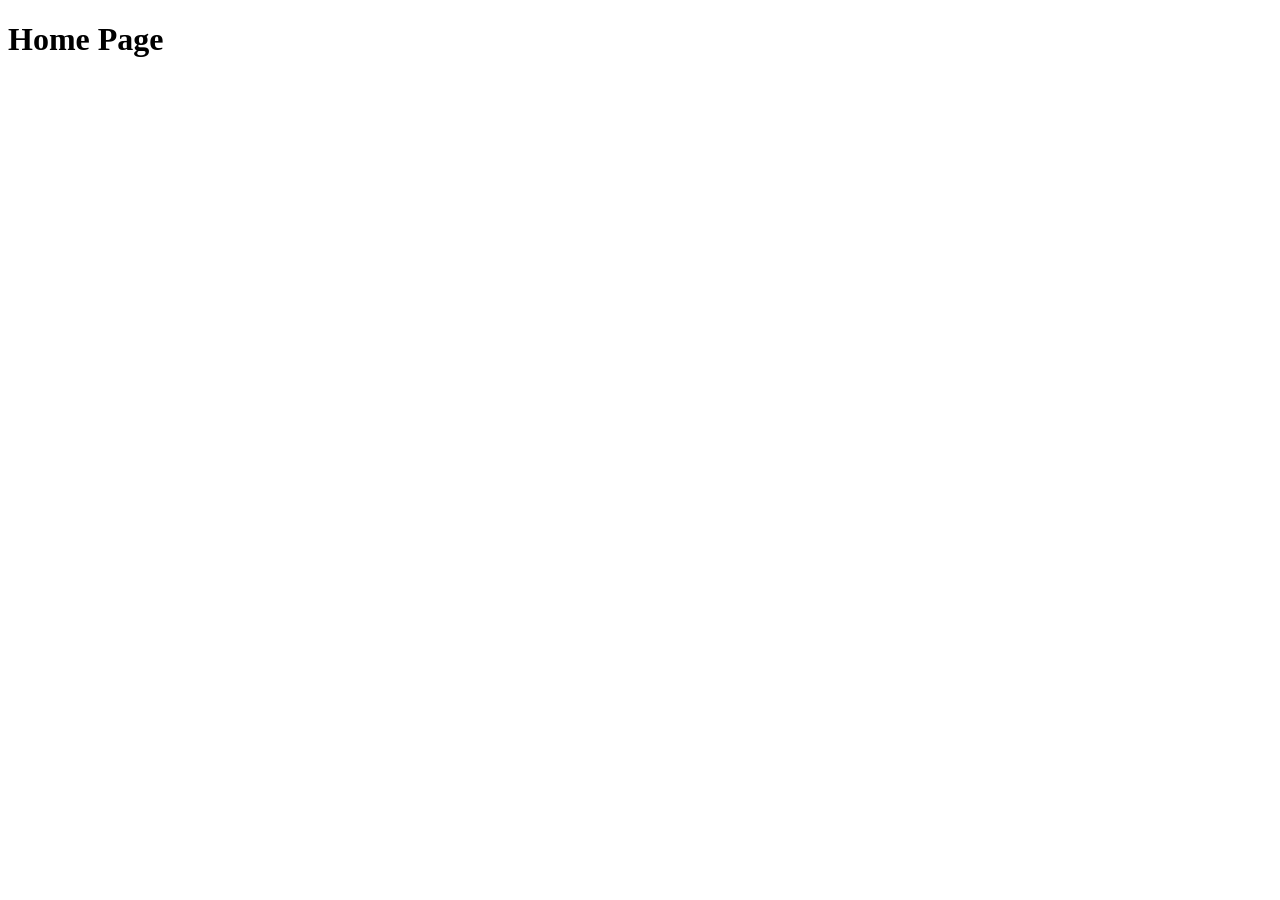
==== frontend/index.html @ a1f8bc7e "first commit" ====
<!doctype html>
<html lang="en">
  <head>
    <meta charset="UTF-8" />
    <meta name="viewport" content="width=device-width, initial-scale=1.0" />
    <title>Document</title>
  </head>
  <body>
    <h1>Home Page</h1>
  </body>
</html>
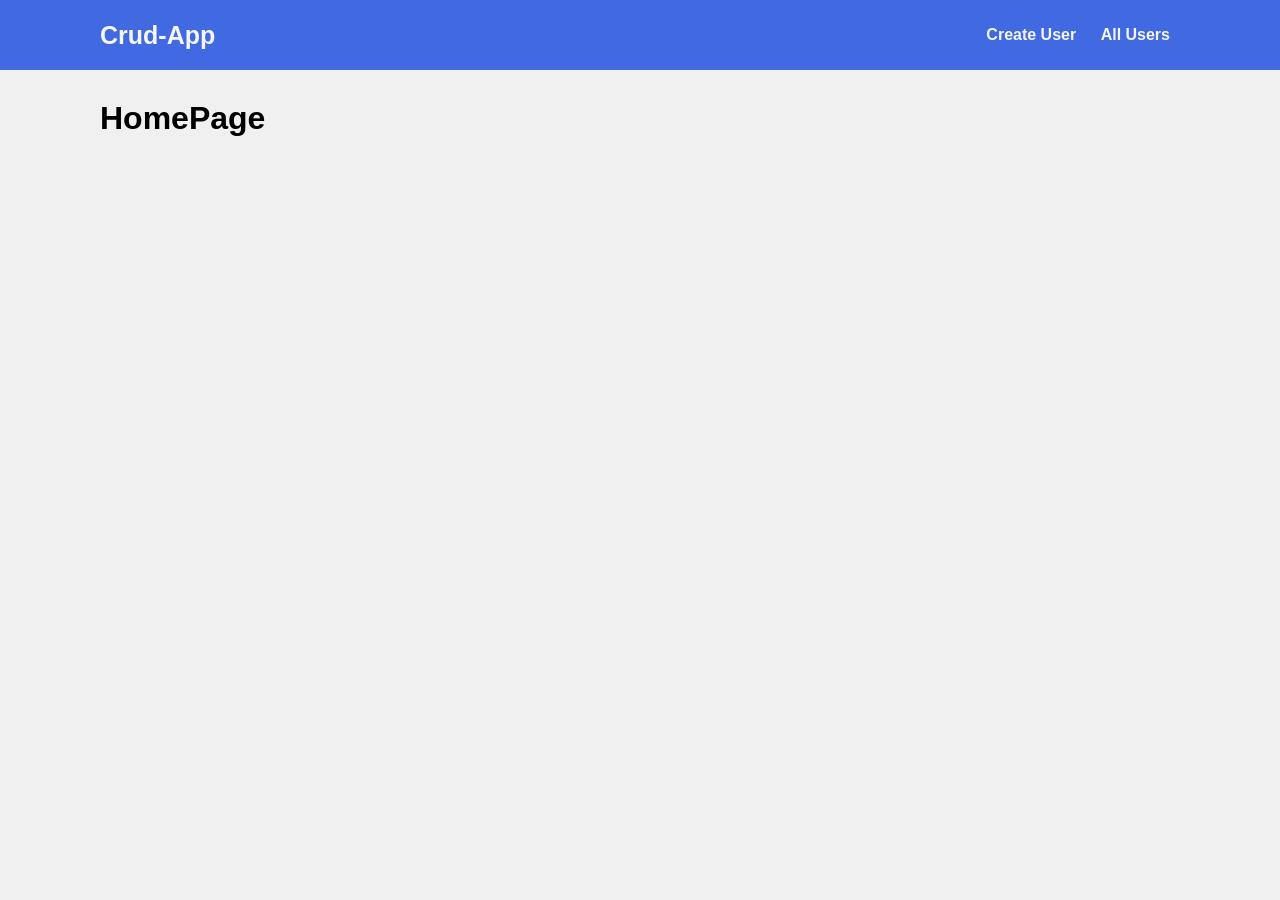
==== commit 4c68ece1: "Create USer done" ====
--- a/frontend/index.html
+++ b/frontend/index.html
@@ -4,8 +4,29 @@
     <meta charset="UTF-8" />
     <meta name="viewport" content="width=device-width, initial-scale=1.0" />
     <title>Document</title>
+    <link rel="stylesheet" href="./styles/index.css">
   </head>
   <body>
-    <h1>Home Page</h1>
+   
+    <!-- NAVBAR -->
+    <header class="navbar">
+      <figure class="logo">Crud-App</figure>
+
+      <nav class="navlinks">
+        <a href="./pages/CreateUser.html">
+          Create User
+        </a>
+        <a href="./pages/Users.html">
+          All Users
+        </a>
+      </nav>
+    </header>
+
+    <!-- MAIN-CONTAINER -->
+    <main class="main-container">
+      <h1>HomePage</h1>
+    </main>
+
+
   </body>
 </html>
--- a/frontend/styles/index.css
+++ b/frontend/styles/index.css
@@ -0,0 +1,38 @@
+* {
+  margin: 0;
+  padding: 0;
+  box-sizing: border-box;
+  font-family: sans-serif;
+}
+
+a {
+  color: inherit;
+  text-decoration: none;
+}
+
+.navbar {
+  height: 70px;
+  width: 100%;
+  background-color: royalblue;
+  color: whitesmoke;
+  display: flex;
+  align-items: center;
+  justify-content: space-between;
+  padding: 0 100px;
+  position: fixed;
+  top: 0;
+}
+.logo {
+  font-size: 25px;
+  font-weight: bolder;
+}
+.navlinks > a {
+  margin: 0 10px;
+  font-weight: 600;
+}
+
+.main-container {
+  padding: 100px;
+  background-color: #f0f0f0;
+  height: 100vh;
+}
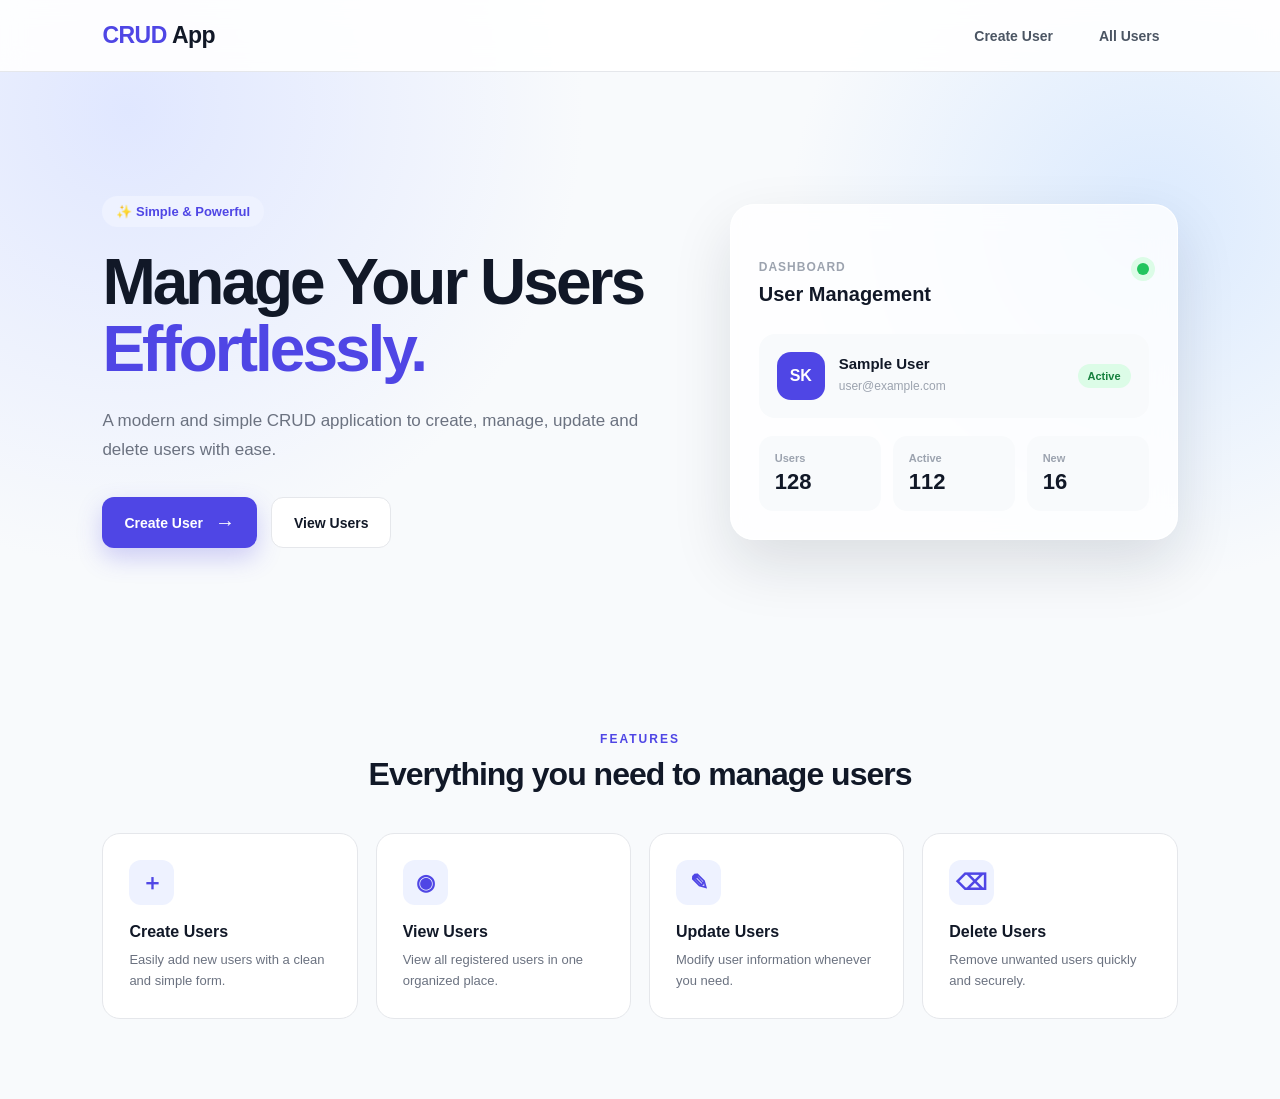
==== commit aec2c829: "Updated UI" ====
--- a/frontend/index.html
+++ b/frontend/index.html
@@ -3,30 +3,152 @@
   <head>
     <meta charset="UTF-8" />
     <meta name="viewport" content="width=device-width, initial-scale=1.0" />
-    <title>Document</title>
-    <link rel="stylesheet" href="./styles/index.css">
+
+    <title>CRUD App</title>
+
+    <link rel="stylesheet" href="./styles/index.css" />
   </head>
+
   <body>
-   
+
     <!-- NAVBAR -->
     <header class="navbar">
-      <figure class="logo">Crud-App</figure>
+      <a href="./index.html" class="logo">
+        <span>CRUD</span> App
+      </a>
 
       <nav class="navlinks">
-        <a href="./pages/CreateUser.html">
-          Create User
-        </a>
-        <a href="./pages/Users.html">
-          All Users
-        </a>
+        <a href="./pages/CreateUser.html">Create User</a>
+        <a href="./pages/Users.html">All Users</a>
       </nav>
     </header>
 
-    <!-- MAIN-CONTAINER -->
+
+    <!-- HERO SECTION -->
     <main class="main-container">
-      <h1>HomePage</h1>
+
+      <section class="hero">
+
+        <div class="hero-content">
+          <div class="badge">
+            ✨ Simple & Powerful
+          </div>
+
+          <h1>
+            Manage Your Users
+            <span>Effortlessly.</span>
+          </h1>
+
+          <p>
+            A modern and simple CRUD application to create, manage,
+            update and delete users with ease.
+          </p>
+
+          <div class="hero-buttons">
+            <a href="./pages/CreateUser.html" class="primary-btn">
+              Create User
+              <span>→</span>
+            </a>
+
+            <a href="./pages/Users.html" class="secondary-btn">
+              View Users
+            </a>
+          </div>
+        </div>
+
+
+        <!-- HERO CARD -->
+        <div class="hero-card">
+
+          <div class="card-header">
+            <div>
+              <p>Dashboard</p>
+              <h3>User Management</h3>
+            </div>
+
+            <div class="status-dot"></div>
+          </div>
+
+          <div class="user-preview">
+            <div class="avatar">SK</div>
+
+            <div class="user-info">
+              <h4>Sample User</h4>
+              <p>user@example.com</p>
+            </div>
+
+            <span class="active">Active</span>
+          </div>
+
+          <div class="stats">
+            <div class="stat">
+              <span>Users</span>
+              <strong>128</strong>
+            </div>
+
+            <div class="stat">
+              <span>Active</span>
+              <strong>112</strong>
+            </div>
+
+            <div class="stat">
+              <span>New</span>
+              <strong>16</strong>
+            </div>
+          </div>
+
+        </div>
+
+      </section>
+
+
+      <!-- FEATURES -->
+      <section class="features">
+
+        <div class="section-heading">
+          <p>FEATURES</p>
+          <h2>Everything you need to manage users</h2>
+        </div>
+
+        <div class="feature-grid">
+
+          <div class="feature-card">
+            <div class="feature-icon">＋</div>
+            <h3>Create Users</h3>
+            <p>
+              Easily add new users with a clean and simple form.
+            </p>
+          </div>
+
+          <div class="feature-card">
+            <div class="feature-icon">◉</div>
+            <h3>View Users</h3>
+            <p>
+              View all registered users in one organized place.
+            </p>
+          </div>
+
+          <div class="feature-card">
+            <div class="feature-icon">✎</div>
+            <h3>Update Users</h3>
+            <p>
+              Modify user information whenever you need.
+            </p>
+          </div>
+
+          <div class="feature-card">
+            <div class="feature-icon">⌫</div>
+            <h3>Delete Users</h3>
+            <p>
+              Remove unwanted users quickly and securely.
+            </p>
+          </div>
+
+        </div>
+
+      </section>
+
     </main>
-
 
   </body>
 </html>
--- a/frontend/styles/index.css
+++ b/frontend/styles/index.css
@@ -2,7 +2,12 @@
   margin: 0;
   padding: 0;
   box-sizing: border-box;
-  font-family: sans-serif;
+  font-family: Inter, Arial, sans-serif;
+}
+
+body {
+  background: #f7f8fc;
+  color: #111827;
 }
 
 a {
@@ -10,29 +15,941 @@
   text-decoration: none;
 }
 
+
+/* =========================
+   NAVBAR
+========================= */
+
 .navbar {
-  height: 70px;
+  height: 72px;
   width: 100%;
-  background-color: royalblue;
-  color: whitesmoke;
+  background: rgba(255, 255, 255, 0.9);
+
   display: flex;
   align-items: center;
   justify-content: space-between;
-  padding: 0 100px;
+
+  padding: 0 8%;
+
   position: fixed;
   top: 0;
-}
+  left: 0;
+  z-index: 100;
+
+  border-bottom: 1px solid #e5e7eb;
+
+  backdrop-filter: blur(12px);
+}
+
 .logo {
-  font-size: 25px;
-  font-weight: bolder;
-}
-.navlinks > a {
-  margin: 0 10px;
+  font-size: 23px;
+  font-weight: 800;
+  letter-spacing: -0.5px;
+}
+
+.logo span {
+  color: #4f46e5;
+}
+
+.navlinks {
+  display: flex;
+  align-items: center;
+  gap: 10px;
+}
+
+.navlinks a {
+  padding: 10px 18px;
+  border-radius: 10px;
+
+  font-size: 14px;
   font-weight: 600;
-}
+
+  color: #4b5563;
+
+  transition: 0.25s ease;
+}
+
+.navlinks a:hover {
+  color: #4f46e5;
+  background: #eef2ff;
+}
+
+
+/* =========================
+   MAIN
+========================= */
 
 .main-container {
-  padding: 100px;
-  background-color: #f0f0f0;
-  height: 100vh;
-}
+  min-height: 100vh;
+  padding: 72px 8% 80px;
+
+  background:
+    radial-gradient(
+      circle at 10% 10%,
+      #e0e7ff 0,
+      transparent 30%
+    ),
+    radial-gradient(
+      circle at 90% 20%,
+      #dbeafe 0,
+      transparent 25%
+    ),
+    #f8fafc;
+}
+
+
+/* =========================
+   HERO
+========================= */
+
+.hero {
+  max-width: 1200px;
+  min-height: 600px;
+
+  margin: auto;
+
+  display: grid;
+  grid-template-columns: 1.1fr 0.9fr;
+
+  align-items: center;
+  gap: 80px;
+}
+
+.hero-content {
+  animation: fadeUp 0.7s ease;
+}
+
+.badge {
+  display: inline-block;
+
+  padding: 8px 14px;
+
+  margin-bottom: 22px;
+
+  border-radius: 50px;
+
+  background: #eef2ff;
+  color: #4f46e5;
+
+  font-size: 13px;
+  font-weight: 700;
+}
+
+.hero h1 {
+  max-width: 650px;
+
+  font-size: clamp(42px, 5vw, 68px);
+
+  line-height: 1.05;
+  letter-spacing: -3px;
+
+  color: #111827;
+}
+
+.hero h1 span {
+  display: block;
+  color: #4f46e5;
+}
+
+.hero p {
+  max-width: 560px;
+
+  margin-top: 24px;
+
+  color: #6b7280;
+
+  font-size: 17px;
+  line-height: 1.7;
+}
+
+
+/* =========================
+   BUTTONS
+========================= */
+
+.hero-buttons {
+  display: flex;
+  gap: 14px;
+
+  margin-top: 32px;
+}
+
+.primary-btn,
+.secondary-btn {
+  display: flex;
+  align-items: center;
+  gap: 12px;
+
+  padding: 14px 22px;
+
+  border-radius: 12px;
+
+  font-size: 14px;
+  font-weight: 700;
+
+  transition: 0.25s ease;
+}
+
+.primary-btn {
+  color: white;
+  background: #4f46e5;
+
+  box-shadow: 0 10px 25px rgba(79, 70, 229, 0.25);
+}
+
+.primary-btn:hover {
+  transform: translateY(-3px);
+  background: #4338ca;
+  box-shadow: 0 14px 30px rgba(79, 70, 229, 0.35);
+}
+
+.primary-btn span {
+  font-size: 20px;
+}
+
+.secondary-btn {
+  background: white;
+  border: 1px solid #e5e7eb;
+}
+
+.secondary-btn:hover {
+  transform: translateY(-3px);
+  border-color: #c7d2fe;
+  color: #4f46e5;
+}
+
+
+/* =========================
+   HERO DASHBOARD CARD
+========================= */
+
+.hero-card {
+  padding: 28px;
+
+  background: rgba(255, 255, 255, 0.8);
+
+  border: 1px solid rgba(255, 255, 255, 0.9);
+
+  border-radius: 24px;
+
+  box-shadow:
+    0 25px 60px rgba(15, 23, 42, 0.12);
+
+  backdrop-filter: blur(15px);
+
+  animation: float 4s ease-in-out infinite;
+}
+
+.card-header {
+  display: flex;
+  align-items: center;
+  justify-content: space-between;
+
+  margin-bottom: 28px;
+}
+
+.card-header p {
+  color: #9ca3af;
+  font-size: 12px;
+  font-weight: 600;
+  text-transform: uppercase;
+  letter-spacing: 1px;
+}
+
+.card-header h3 {
+  margin-top: 5px;
+  font-size: 20px;
+}
+
+.status-dot {
+  width: 12px;
+  height: 12px;
+
+  border-radius: 50%;
+
+  background: #22c55e;
+
+  box-shadow: 0 0 0 6px #dcfce7;
+}
+
+
+/* USER */
+
+.user-preview {
+  display: flex;
+  align-items: center;
+
+  padding: 18px;
+
+  border-radius: 16px;
+
+  background: #f8fafc;
+}
+
+.avatar {
+  width: 48px;
+  height: 48px;
+
+  display: flex;
+  align-items: center;
+  justify-content: center;
+
+  border-radius: 14px;
+
+  background: #4f46e5;
+  color: white;
+
+  font-weight: 800;
+}
+
+.user-info {
+  flex: 1;
+  margin-left: 14px;
+}
+
+.user-info h4 {
+  font-size: 15px;
+}
+
+.user-info p {
+  margin-top: 4px;
+  color: #9ca3af;
+  font-size: 12px;
+}
+
+.active {
+  padding: 6px 10px;
+
+  border-radius: 20px;
+
+  background: #dcfce7;
+  color: #15803d;
+
+  font-size: 11px;
+  font-weight: 700;
+}
+
+
+/* STATS */
+
+.stats {
+  display: grid;
+  grid-template-columns: repeat(3, 1fr);
+
+  gap: 12px;
+
+  margin-top: 18px;
+}
+
+.stat {
+  padding: 16px;
+
+  background: #f8fafc;
+
+  border-radius: 14px;
+}
+
+.stat span {
+  display: block;
+
+  color: #9ca3af;
+
+  font-size: 11px;
+  font-weight: 600;
+}
+
+.stat strong {
+  display: block;
+
+  margin-top: 5px;
+
+  font-size: 22px;
+}
+
+
+/* =========================
+   FEATURES
+========================= */
+
+.features {
+  max-width: 1200px;
+  margin: 60px auto 0;
+}
+
+.section-heading {
+  text-align: center;
+  margin-bottom: 40px;
+}
+
+.section-heading p {
+  color: #4f46e5;
+
+  font-size: 12px;
+  font-weight: 800;
+
+  letter-spacing: 2px;
+}
+
+.section-heading h2 {
+  max-width: 600px;
+
+  margin: 10px auto 0;
+
+  font-size: 32px;
+
+  letter-spacing: -1px;
+}
+
+
+/* FEATURE GRID */
+
+.feature-grid {
+  display: grid;
+
+  grid-template-columns: repeat(4, 1fr);
+
+  gap: 18px;
+}
+
+.feature-card {
+  padding: 26px;
+
+  background: white;
+
+  border: 1px solid #e5e7eb;
+
+  border-radius: 18px;
+
+  transition: 0.3s ease;
+}
+
+.feature-card:hover {
+  transform: translateY(-7px);
+
+  border-color: #c7d2fe;
+
+  box-shadow:
+    0 15px 35px rgba(15, 23, 42, 0.08);
+}
+
+.feature-icon {
+  width: 45px;
+  height: 45px;
+
+  display: flex;
+  align-items: center;
+  justify-content: center;
+
+  margin-bottom: 18px;
+
+  border-radius: 12px;
+
+  background: #eef2ff;
+  color: #4f46e5;
+
+  font-size: 22px;
+  font-weight: 700;
+}
+
+.feature-card h3 {
+  font-size: 16px;
+}
+
+.feature-card p {
+  margin-top: 9px;
+
+  color: #6b7280;
+
+  font-size: 13px;
+  line-height: 1.6;
+}
+
+
+/* =========================
+   ANIMATIONS
+========================= */
+
+@keyframes fadeUp {
+  from {
+    opacity: 0;
+    transform: translateY(25px);
+  }
+
+  to {
+    opacity: 1;
+    transform: translateY(0);
+  }
+}
+
+@keyframes float {
+  0%,
+  100% {
+    transform: translateY(0);
+  }
+
+  50% {
+    transform: translateY(-10px);
+  }
+}
+
+
+/* =========================
+   RESPONSIVE
+========================= */
+
+@media (max-width: 900px) {
+
+  .navbar {
+    padding: 0 5%;
+  }
+
+  .main-container {
+    padding-left: 5%;
+    padding-right: 5%;
+  }
+
+  .hero {
+    grid-template-columns: 1fr;
+
+    gap: 50px;
+
+    padding-top: 60px;
+  }
+
+  .hero-content {
+    text-align: center;
+  }
+
+  .hero h1,
+  .hero p {
+    margin-left: auto;
+    margin-right: auto;
+  }
+
+  .hero-buttons {
+    justify-content: center;
+  }
+
+  .feature-grid {
+    grid-template-columns: repeat(2, 1fr);
+  }
+}
+
+
+@media (max-width: 600px) {
+
+  .navbar {
+    height: 64px;
+  }
+
+  .logo {
+    font-size: 19px;
+  }
+
+  .navlinks {
+    gap: 0;
+  }
+
+  .navlinks a {
+    padding: 8px;
+    font-size: 12px;
+  }
+
+  .main-container {
+    padding-top: 64px;
+  }
+
+  .hero {
+    min-height: auto;
+    padding: 70px 0 30px;
+  }
+
+  .hero h1 {
+    font-size: 42px;
+    letter-spacing: -2px;
+  }
+
+  .hero p {
+    font-size: 15px;
+  }
+
+  .hero-buttons {
+    flex-direction: column;
+  }
+
+  .primary-btn,
+  .secondary-btn {
+    justify-content: center;
+  }
+
+  .hero-card {
+    padding: 20px;
+  }
+
+  .feature-grid {
+    grid-template-columns: 1fr;
+  }
+
+  .section-heading h2 {
+    font-size: 26px;
+  }
+}
+
+
+/* =================================
+   CREATE USER PAGE
+================================= */
+
+.form-page {
+  max-width: 1100px;
+  min-height: calc(100vh - 72px);
+
+  margin: auto;
+
+  display: grid;
+  grid-template-columns: 1fr 1fr;
+
+  align-items: center;
+
+  gap: 80px;
+
+  padding: 70px 0;
+}
+
+
+/* =================================
+   FORM INTRO
+================================= */
+
+.form-intro {
+  animation: fadeUp 0.7s ease;
+}
+
+.form-intro .badge {
+  margin-bottom: 20px;
+}
+
+.form-intro h1 {
+  font-size: clamp(40px, 5vw, 60px);
+
+  line-height: 1.05;
+
+  letter-spacing: -2.5px;
+
+  color: #111827;
+}
+
+.form-intro h1 span {
+  display: block;
+
+  color: #4f46e5;
+}
+
+.form-intro > p {
+  max-width: 480px;
+
+  margin-top: 22px;
+
+  color: #6b7280;
+
+  font-size: 16px;
+
+  line-height: 1.7;
+}
+
+
+/* =================================
+   INTRO POINTS
+================================= */
+
+.intro-points {
+  display: flex;
+
+  flex-direction: column;
+
+  gap: 15px;
+
+  margin-top: 30px;
+}
+
+.intro-points div {
+  display: flex;
+
+  align-items: center;
+
+  gap: 12px;
+
+  color: #4b5563;
+
+  font-size: 14px;
+
+  font-weight: 600;
+}
+
+.intro-points span {
+  width: 25px;
+  height: 25px;
+
+  display: flex;
+
+  align-items: center;
+  justify-content: center;
+
+  border-radius: 50%;
+
+  background: #dcfce7;
+
+  color: #16a34a;
+
+  font-size: 13px;
+
+  font-weight: bold;
+}
+
+
+/* =================================
+   FORM CARD
+================================= */
+
+.form-card {
+  padding: 34px;
+
+  background: rgba(255, 255, 255, 0.9);
+
+  border: 1px solid #e5e7eb;
+
+  border-radius: 24px;
+
+  box-shadow:
+    0 25px 60px rgba(15, 23, 42, 0.10);
+
+  backdrop-filter: blur(12px);
+
+  animation: fadeUp 0.7s ease 0.15s both;
+}
+
+
+/* =================================
+   FORM HEADER
+================================= */
+
+.form-header {
+  display: flex;
+
+  align-items: center;
+
+  gap: 15px;
+
+  margin-bottom: 30px;
+}
+
+.form-icon {
+  width: 48px;
+  height: 48px;
+
+  display: flex;
+
+  align-items: center;
+  justify-content: center;
+
+  border-radius: 14px;
+
+  background: #eef2ff;
+
+  color: #4f46e5;
+
+  font-size: 27px;
+
+  font-weight: 500;
+}
+
+.form-header h2 {
+  font-size: 22px;
+
+  color: #111827;
+}
+
+.form-header p {
+  margin-top: 4px;
+
+  color: #9ca3af;
+
+  font-size: 13px;
+}
+
+
+/* =================================
+   INPUT GROUP
+================================= */
+
+.input-group {
+  display: flex;
+
+  flex-direction: column;
+
+  gap: 8px;
+
+  margin-bottom: 20px;
+}
+
+.input-group label {
+  color: #374151;
+
+  font-size: 13px;
+
+  font-weight: 700;
+}
+
+.input-group input {
+  width: 100%;
+
+  height: 50px;
+
+  padding: 0 15px;
+
+  border: 1px solid #e5e7eb;
+
+  border-radius: 11px;
+
+  outline: none;
+
+  background: #f9fafb;
+
+  color: #111827;
+
+  font-size: 14px;
+
+  transition: 0.25s ease;
+}
+
+.input-group input::placeholder {
+  color: #9ca3af;
+}
+
+.input-group input:hover {
+  border-color: #c7d2fe;
+}
+
+.input-group input:focus {
+  background: white;
+
+  border-color: #6366f1;
+
+  box-shadow:
+    0 0 0 4px rgba(99, 102, 241, 0.1);
+}
+
+
+/* =================================
+   CREATE BUTTON
+================================= */
+
+.create-btn {
+  width: 100%;
+
+  height: 52px;
+
+  margin-top: 8px;
+
+  border: none;
+
+  border-radius: 11px;
+
+  background: #4f46e5;
+
+  color: white;
+
+  display: flex;
+
+  align-items: center;
+  justify-content: center;
+
+  gap: 12px;
+
+  cursor: pointer;
+
+  font-size: 14px;
+
+  font-weight: 700;
+
+  box-shadow:
+    0 10px 25px rgba(79, 70, 229, 0.25);
+
+  transition: 0.25s ease;
+}
+
+.create-btn span {
+  font-size: 20px;
+}
+
+.create-btn:hover {
+  background: #4338ca;
+
+  transform: translateY(-2px);
+
+  box-shadow:
+    0 14px 30px rgba(79, 70, 229, 0.3);
+}
+
+.create-btn:active {
+  transform: translateY(0);
+}
+
+
+/* =================================
+   RESPONSIVE
+================================= */
+
+@media (max-width: 900px) {
+
+  .form-page {
+    grid-template-columns: 1fr;
+
+    gap: 40px;
+
+    max-width: 650px;
+  }
+
+  .form-intro {
+    text-align: center;
+  }
+
+  .form-intro > p {
+    margin-left: auto;
+    margin-right: auto;
+  }
+
+  .intro-points {
+    align-items: center;
+  }
+}
+
+
+@media (max-width: 600px) {
+
+  .form-page {
+    padding: 45px 0;
+
+    min-height: auto;
+  }
+
+  .form-intro h1 {
+    font-size: 40px;
+
+    letter-spacing: -2px;
+  }
+
+  .form-intro > p {
+    font-size: 14px;
+  }
+
+  .form-card {
+    padding: 24px;
+
+    border-radius: 18px;
+  }
+
+  .form-header {
+    margin-bottom: 25px;
+  }
+}
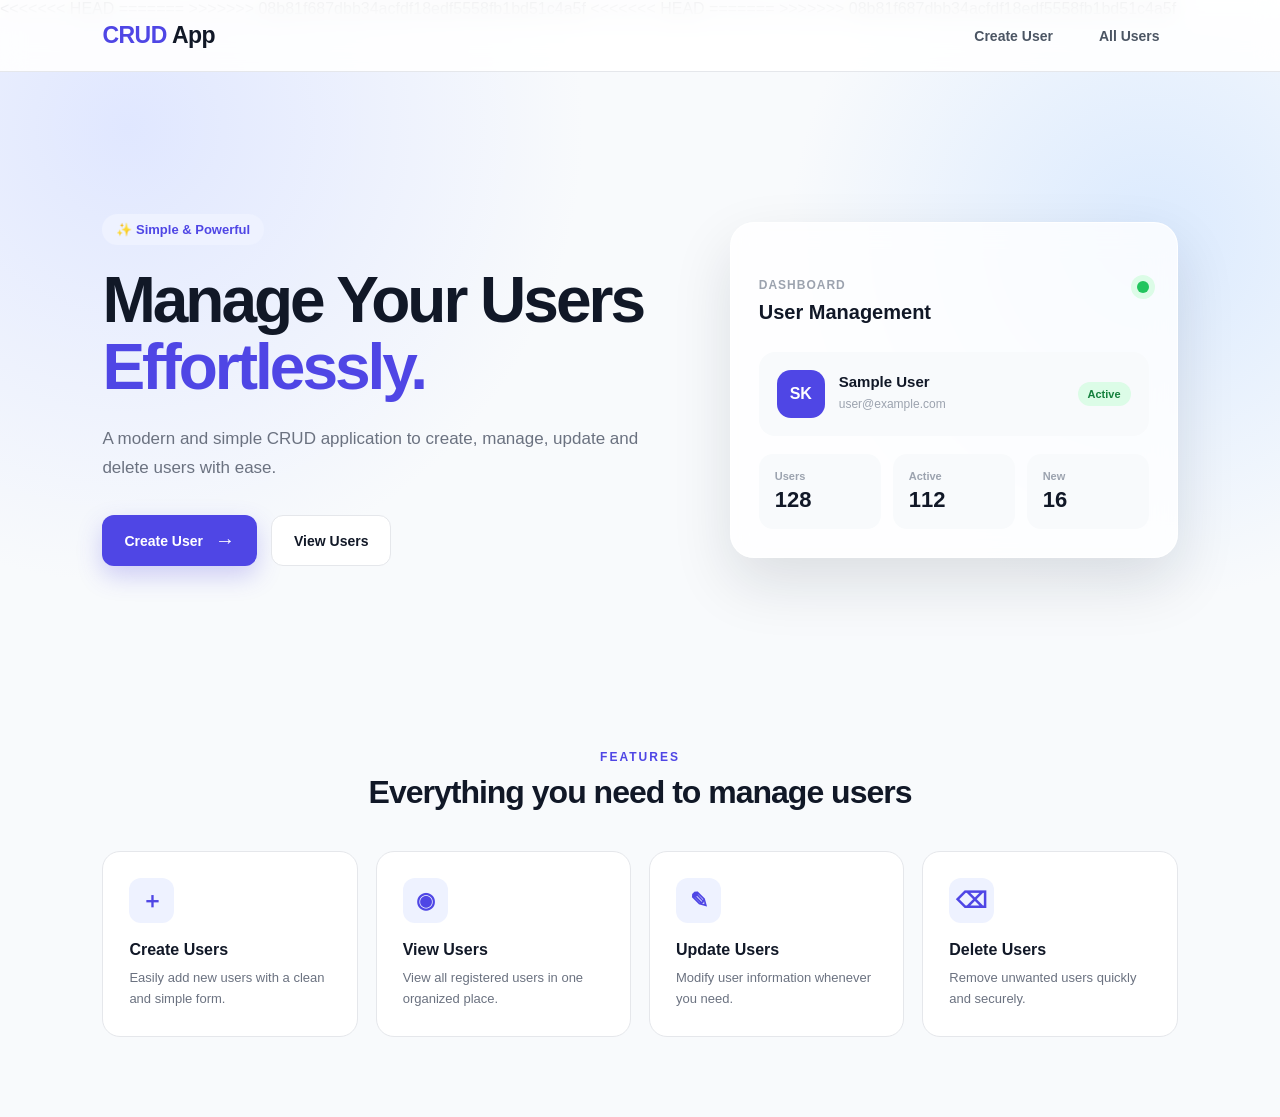
==== commit 1123d666: "all done1" ====
--- a/frontend/index.html
+++ b/frontend/index.html
@@ -3,14 +3,23 @@
   <head>
     <meta charset="UTF-8" />
     <meta name="viewport" content="width=device-width, initial-scale=1.0" />
+<<<<<<< HEAD
+    <title>Document</title>
+    <link rel="stylesheet" href="./styles/index.css">
+=======
 
     <title>CRUD App</title>
 
     <link rel="stylesheet" href="./styles/index.css" />
+>>>>>>> 08b81f687dbb34acfdf18edf5558fb1bd51c4a5f
   </head>
 
   <body>
+<<<<<<< HEAD
+    
+=======
 
+>>>>>>> 08b81f687dbb34acfdf18edf5558fb1bd51c4a5f
     <!-- NAVBAR -->
     <header class="navbar">
       <a href="./index.html" class="logo">
--- a/frontend/styles/index.css
+++ b/frontend/styles/index.css
@@ -15,7 +15,6 @@
   text-decoration: none;
 }
 
-
 /* =========================
    NAVBAR
 ========================= */
@@ -74,7 +73,6 @@
   background: #eef2ff;
 }
 
-
 /* =========================
    MAIN
 ========================= */
@@ -84,19 +82,9 @@
   padding: 72px 8% 80px;
 
   background:
-    radial-gradient(
-      circle at 10% 10%,
-      #e0e7ff 0,
-      transparent 30%
-    ),
-    radial-gradient(
-      circle at 90% 20%,
-      #dbeafe 0,
-      transparent 25%
-    ),
-    #f8fafc;
-}
-
+    radial-gradient(circle at 10% 10%, #e0e7ff 0, transparent 30%),
+    radial-gradient(circle at 90% 20%, #dbeafe 0, transparent 25%), #f8fafc;
+}
 
 /* =========================
    HERO
@@ -161,7 +149,6 @@
   font-size: 17px;
   line-height: 1.7;
 }
-
 
 /* =========================
    BUTTONS
@@ -218,7 +205,6 @@
   color: #4f46e5;
 }
 
-
 /* =========================
    HERO DASHBOARD CARD
 ========================= */
@@ -232,8 +218,7 @@
 
   border-radius: 24px;
 
-  box-shadow:
-    0 25px 60px rgba(15, 23, 42, 0.12);
+  box-shadow: 0 25px 60px rgba(15, 23, 42, 0.12);
 
   backdrop-filter: blur(15px);
 
@@ -272,7 +257,6 @@
   box-shadow: 0 0 0 6px #dcfce7;
 }
 
-
 /* USER */
 
 .user-preview {
@@ -329,7 +313,6 @@
   font-weight: 700;
 }
 
-
 /* STATS */
 
 .stats {
@@ -366,7 +349,6 @@
   font-size: 22px;
 }
 
-
 /* =========================
    FEATURES
 ========================= */
@@ -400,7 +382,6 @@
   letter-spacing: -1px;
 }
 
-
 /* FEATURE GRID */
 
 .feature-grid {
@@ -428,8 +409,7 @@
 
   border-color: #c7d2fe;
 
-  box-shadow:
-    0 15px 35px rgba(15, 23, 42, 0.08);
+  box-shadow: 0 15px 35px rgba(15, 23, 42, 0.08);
 }
 
 .feature-icon {
@@ -463,7 +443,6 @@
   font-size: 13px;
   line-height: 1.6;
 }
-
 
 /* =========================
    ANIMATIONS
@@ -492,13 +471,11 @@
   }
 }
 
-
 /* =========================
    RESPONSIVE
 ========================= */
 
 @media (max-width: 900px) {
-
   .navbar {
     padding: 0 5%;
   }
@@ -535,9 +512,7 @@
   }
 }
 
-
 @media (max-width: 600px) {
-
   .navbar {
     height: 64px;
   }
@@ -595,7 +570,6 @@
   }
 }
 
-
 /* =================================
    CREATE USER PAGE
 ================================= */
@@ -616,7 +590,6 @@
   padding: 70px 0;
 }
 
-
 /* =================================
    FORM INTRO
 ================================= */
@@ -657,7 +630,6 @@
   line-height: 1.7;
 }
 
-
 /* =================================
    INTRO POINTS
 ================================= */
@@ -706,7 +678,6 @@
   font-weight: bold;
 }
 
-
 /* =================================
    FORM CARD
 ================================= */
@@ -720,14 +691,12 @@
 
   border-radius: 24px;
 
-  box-shadow:
-    0 25px 60px rgba(15, 23, 42, 0.10);
+  box-shadow: 0 25px 60px rgba(15, 23, 42, 0.1);
 
   backdrop-filter: blur(12px);
 
   animation: fadeUp 0.7s ease 0.15s both;
 }
-
 
 /* =================================
    FORM HEADER
@@ -777,7 +746,6 @@
   font-size: 13px;
 }
 
-
 /* =================================
    INPUT GROUP
 ================================= */
@@ -835,10 +803,8 @@
 
   border-color: #6366f1;
 
-  box-shadow:
-    0 0 0 4px rgba(99, 102, 241, 0.1);
-}
-
+  box-shadow: 0 0 0 4px rgba(99, 102, 241, 0.1);
+}
 
 /* =================================
    CREATE BUTTON
@@ -872,8 +838,7 @@
 
   font-weight: 700;
 
-  box-shadow:
-    0 10px 25px rgba(79, 70, 229, 0.25);
+  box-shadow: 0 10px 25px rgba(79, 70, 229, 0.25);
 
   transition: 0.25s ease;
 }
@@ -887,21 +852,18 @@
 
   transform: translateY(-2px);
 
-  box-shadow:
-    0 14px 30px rgba(79, 70, 229, 0.3);
+  box-shadow: 0 14px 30px rgba(79, 70, 229, 0.3);
 }
 
 .create-btn:active {
   transform: translateY(0);
 }
-
 
 /* =================================
    RESPONSIVE
 ================================= */
 
 @media (max-width: 900px) {
-
   .form-page {
     grid-template-columns: 1fr;
 
@@ -924,9 +886,7 @@
   }
 }
 
-
 @media (max-width: 600px) {
-
   .form-page {
     padding: 45px 0;
 
@@ -952,4 +912,379 @@
   .form-header {
     margin-bottom: 25px;
   }
+}
+
+
+/* =========================================
+   USERS PAGE
+========================================= */
+
+.users-page {
+  min-height: 100vh;
+  padding-top: 130px;
+}
+
+
+/* =========================================
+   USERS HEADER
+========================================= */
+
+.users-header {
+  max-width: 1200px;
+
+  margin: 0 auto 40px;
+
+  display: flex;
+
+  align-items: flex-end;
+  justify-content: space-between;
+
+  gap: 30px;
+}
+
+.users-header h1 {
+  margin-top: 15px;
+
+  font-size: clamp(40px, 5vw, 58px);
+
+  line-height: 1;
+
+  letter-spacing: -2.5px;
+
+  color: #111827;
+}
+
+.users-header h1 span {
+  color: #4f46e5;
+}
+
+.users-header p {
+  margin-top: 15px;
+
+  color: #6b7280;
+
+  font-size: 15px;
+}
+
+
+/* =========================================
+   ADD USER BUTTON
+========================================= */
+
+.add-user-btn {
+  display: flex;
+
+  align-items: center;
+
+  gap: 9px;
+
+  padding: 13px 19px;
+
+  border-radius: 11px;
+
+  background: #4f46e5;
+
+  color: white;
+
+  font-size: 14px;
+
+  font-weight: 700;
+
+  white-space: nowrap;
+
+  box-shadow:
+    0 10px 25px rgba(79, 70, 229, 0.22);
+
+  transition: 0.25s ease;
+}
+
+.add-user-btn span {
+  font-size: 20px;
+
+  line-height: 1;
+}
+
+.add-user-btn:hover {
+  background: #4338ca;
+
+  transform: translateY(-2px);
+
+  box-shadow:
+    0 14px 30px rgba(79, 70, 229, 0.3);
+}
+
+
+/* =========================================
+   USERS CONTAINER
+========================================= */
+
+.users-container {
+  max-width: 1200px;
+
+  margin: auto;
+
+  display: grid;
+
+  grid-template-columns:
+    repeat(3, minmax(0, 1fr));
+
+  gap: 20px;
+}
+
+
+/* =========================================
+   USER CARD
+========================================= */
+
+.users-container .card {
+  position: relative;
+
+  padding: 25px;
+
+  background: rgba(255, 255, 255, 0.9);
+
+  border: 1px solid #e5e7eb;
+
+  border-radius: 18px;
+
+  box-shadow:
+    0 8px 30px rgba(15, 23, 42, 0.05);
+
+  overflow: hidden;
+
+  transition: 0.3s ease;
+
+  animation: fadeUp 0.5s ease both;
+}
+
+
+/* TOP ACCENT */
+
+.users-container .card::before {
+  content: "";
+
+  position: absolute;
+
+  top: 0;
+  left: 0;
+
+  width: 100%;
+  height: 4px;
+
+  background: #4f46e5;
+}
+
+
+/* HOVER */
+
+.users-container .card:hover {
+  transform: translateY(-6px);
+
+  border-color: #c7d2fe;
+
+  box-shadow:
+    0 18px 40px rgba(15, 23, 42, 0.09);
+}
+
+
+/* =========================================
+   USER AVATAR
+========================================= */
+
+.users-container .card::after {
+  content: "👤";
+
+  position: absolute;
+
+  top: 23px;
+  right: 23px;
+
+  width: 42px;
+  height: 42px;
+
+  display: flex;
+
+  align-items: center;
+  justify-content: center;
+
+  border-radius: 12px;
+
+  background: #eef2ff;
+
+  font-size: 18px;
+}
+
+
+/* =========================================
+   USER DETAILS
+========================================= */
+
+.users-container .card h3 {
+  max-width: 70%;
+
+  margin-bottom: 16px;
+
+  color: #111827;
+
+  font-size: 19px;
+
+  font-weight: 750;
+}
+
+.users-container .card p {
+  margin-bottom: 8px;
+
+  color: #6b7280;
+
+  font-size: 13px;
+
+  line-height: 1.5;
+
+  word-break: break-word;
+}
+
+
+/* PASSWORD */
+
+.users-container .card p:nth-of-type(2) {
+  padding: 8px 10px;
+
+  width: fit-content;
+
+  max-width: 100%;
+
+  border-radius: 7px;
+
+  background: #f3f4f6;
+
+  color: #9ca3af;
+
+  font-family: monospace;
+
+  letter-spacing: 2px;
+}
+
+
+/* =========================================
+   BUTTONS
+========================================= */
+
+.users-container .card button {
+  margin-top: 18px;
+
+  padding: 9px 15px;
+
+  border-radius: 9px;
+
+  border: none;
+
+  cursor: pointer;
+
+  font-size: 12px;
+
+  font-weight: 700;
+
+  transition: 0.2s ease;
+}
+
+
+/* EDIT */
+
+.users-container .card button:first-of-type {
+  background: #eef2ff;
+
+  color: #4f46e5;
+
+  margin-right: 7px;
+}
+
+.users-container .card button:first-of-type:hover {
+  background: #e0e7ff;
+
+  transform: translateY(-1px);
+}
+
+
+/* DELETE */
+
+.users-container .card button:last-of-type {
+  background: #fef2f2;
+
+  color: #dc2626;
+}
+
+.users-container .card button:last-of-type:hover {
+  background: #fee2e2;
+
+  transform: translateY(-1px);
+}
+
+
+/* =========================================
+   EMPTY STATE
+========================================= */
+
+.users-container:empty::before {
+  content: "No users found";
+
+  grid-column: 1 / -1;
+
+  padding: 80px 20px;
+
+  text-align: center;
+
+  background: white;
+
+  border: 1px dashed #d1d5db;
+
+  border-radius: 18px;
+
+  color: #9ca3af;
+
+  font-size: 15px;
+}
+
+
+/* =========================================
+   RESPONSIVE
+========================================= */
+
+@media (max-width: 950px) {
+
+  .users-container {
+    grid-template-columns:
+      repeat(2, minmax(0, 1fr));
+  }
+}
+
+
+@media (max-width: 650px) {
+
+  .users-page {
+    padding-top: 105px;
+  }
+
+  .users-header {
+    align-items: flex-start;
+
+    flex-direction: column;
+  }
+
+  .users-header h1 {
+    font-size: 42px;
+  }
+
+  .add-user-btn {
+    width: 100%;
+
+    justify-content: center;
+  }
+
+  .users-container {
+    grid-template-columns: 1fr;
+  }
+
+  .users-container .card {
+    padding: 22px;
+  }
 }
--- a/frontend/styles/index.css
+++ b/frontend/styles/index.css
@@ -15,7 +15,6 @@
   text-decoration: none;
 }
 
-
 /* =========================
    NAVBAR
 ========================= */
@@ -74,7 +73,6 @@
   background: #eef2ff;
 }
 
-
 /* =========================
    MAIN
 ========================= */
@@ -84,19 +82,9 @@
   padding: 72px 8% 80px;
 
   background:
-    radial-gradient(
-      circle at 10% 10%,
-      #e0e7ff 0,
-      transparent 30%
-    ),
-    radial-gradient(
-      circle at 90% 20%,
-      #dbeafe 0,
-      transparent 25%
-    ),
-    #f8fafc;
-}
-
+    radial-gradient(circle at 10% 10%, #e0e7ff 0, transparent 30%),
+    radial-gradient(circle at 90% 20%, #dbeafe 0, transparent 25%), #f8fafc;
+}
 
 /* =========================
    HERO
@@ -161,7 +149,6 @@
   font-size: 17px;
   line-height: 1.7;
 }
-
 
 /* =========================
    BUTTONS
@@ -218,7 +205,6 @@
   color: #4f46e5;
 }
 
-
 /* =========================
    HERO DASHBOARD CARD
 ========================= */
@@ -232,8 +218,7 @@
 
   border-radius: 24px;
 
-  box-shadow:
-    0 25px 60px rgba(15, 23, 42, 0.12);
+  box-shadow: 0 25px 60px rgba(15, 23, 42, 0.12);
 
   backdrop-filter: blur(15px);
 
@@ -272,7 +257,6 @@
   box-shadow: 0 0 0 6px #dcfce7;
 }
 
-
 /* USER */
 
 .user-preview {
@@ -329,7 +313,6 @@
   font-weight: 700;
 }
 
-
 /* STATS */
 
 .stats {
@@ -366,7 +349,6 @@
   font-size: 22px;
 }
 
-
 /* =========================
    FEATURES
 ========================= */
@@ -400,7 +382,6 @@
   letter-spacing: -1px;
 }
 
-
 /* FEATURE GRID */
 
 .feature-grid {
@@ -428,8 +409,7 @@
 
   border-color: #c7d2fe;
 
-  box-shadow:
-    0 15px 35px rgba(15, 23, 42, 0.08);
+  box-shadow: 0 15px 35px rgba(15, 23, 42, 0.08);
 }
 
 .feature-icon {
@@ -463,7 +443,6 @@
   font-size: 13px;
   line-height: 1.6;
 }
-
 
 /* =========================
    ANIMATIONS
@@ -492,13 +471,11 @@
   }
 }
 
-
 /* =========================
    RESPONSIVE
 ========================= */
 
 @media (max-width: 900px) {
-
   .navbar {
     padding: 0 5%;
   }
@@ -535,9 +512,7 @@
   }
 }
 
-
 @media (max-width: 600px) {
-
   .navbar {
     height: 64px;
   }
@@ -595,7 +570,6 @@
   }
 }
 
-
 /* =================================
    CREATE USER PAGE
 ================================= */
@@ -616,7 +590,6 @@
   padding: 70px 0;
 }
 
-
 /* =================================
    FORM INTRO
 ================================= */
@@ -657,7 +630,6 @@
   line-height: 1.7;
 }
 
-
 /* =================================
    INTRO POINTS
 ================================= */
@@ -706,7 +678,6 @@
   font-weight: bold;
 }
 
-
 /* =================================
    FORM CARD
 ================================= */
@@ -720,14 +691,12 @@
 
   border-radius: 24px;
 
-  box-shadow:
-    0 25px 60px rgba(15, 23, 42, 0.10);
+  box-shadow: 0 25px 60px rgba(15, 23, 42, 0.1);
 
   backdrop-filter: blur(12px);
 
   animation: fadeUp 0.7s ease 0.15s both;
 }
-
 
 /* =================================
    FORM HEADER
@@ -777,7 +746,6 @@
   font-size: 13px;
 }
 
-
 /* =================================
    INPUT GROUP
 ================================= */
@@ -835,10 +803,8 @@
 
   border-color: #6366f1;
 
-  box-shadow:
-    0 0 0 4px rgba(99, 102, 241, 0.1);
-}
-
+  box-shadow: 0 0 0 4px rgba(99, 102, 241, 0.1);
+}
 
 /* =================================
    CREATE BUTTON
@@ -872,8 +838,7 @@
 
   font-weight: 700;
 
-  box-shadow:
-    0 10px 25px rgba(79, 70, 229, 0.25);
+  box-shadow: 0 10px 25px rgba(79, 70, 229, 0.25);
 
   transition: 0.25s ease;
 }
@@ -887,21 +852,18 @@
 
   transform: translateY(-2px);
 
-  box-shadow:
-    0 14px 30px rgba(79, 70, 229, 0.3);
+  box-shadow: 0 14px 30px rgba(79, 70, 229, 0.3);
 }
 
 .create-btn:active {
   transform: translateY(0);
 }
-
 
 /* =================================
    RESPONSIVE
 ================================= */
 
 @media (max-width: 900px) {
-
   .form-page {
     grid-template-columns: 1fr;
 
@@ -924,9 +886,7 @@
   }
 }
 
-
 @media (max-width: 600px) {
-
   .form-page {
     padding: 45px 0;
 
@@ -952,4 +912,379 @@
   .form-header {
     margin-bottom: 25px;
   }
+}
+
+
+/* =========================================
+   USERS PAGE
+========================================= */
+
+.users-page {
+  min-height: 100vh;
+  padding-top: 130px;
+}
+
+
+/* =========================================
+   USERS HEADER
+========================================= */
+
+.users-header {
+  max-width: 1200px;
+
+  margin: 0 auto 40px;
+
+  display: flex;
+
+  align-items: flex-end;
+  justify-content: space-between;
+
+  gap: 30px;
+}
+
+.users-header h1 {
+  margin-top: 15px;
+
+  font-size: clamp(40px, 5vw, 58px);
+
+  line-height: 1;
+
+  letter-spacing: -2.5px;
+
+  color: #111827;
+}
+
+.users-header h1 span {
+  color: #4f46e5;
+}
+
+.users-header p {
+  margin-top: 15px;
+
+  color: #6b7280;
+
+  font-size: 15px;
+}
+
+
+/* =========================================
+   ADD USER BUTTON
+========================================= */
+
+.add-user-btn {
+  display: flex;
+
+  align-items: center;
+
+  gap: 9px;
+
+  padding: 13px 19px;
+
+  border-radius: 11px;
+
+  background: #4f46e5;
+
+  color: white;
+
+  font-size: 14px;
+
+  font-weight: 700;
+
+  white-space: nowrap;
+
+  box-shadow:
+    0 10px 25px rgba(79, 70, 229, 0.22);
+
+  transition: 0.25s ease;
+}
+
+.add-user-btn span {
+  font-size: 20px;
+
+  line-height: 1;
+}
+
+.add-user-btn:hover {
+  background: #4338ca;
+
+  transform: translateY(-2px);
+
+  box-shadow:
+    0 14px 30px rgba(79, 70, 229, 0.3);
+}
+
+
+/* =========================================
+   USERS CONTAINER
+========================================= */
+
+.users-container {
+  max-width: 1200px;
+
+  margin: auto;
+
+  display: grid;
+
+  grid-template-columns:
+    repeat(3, minmax(0, 1fr));
+
+  gap: 20px;
+}
+
+
+/* =========================================
+   USER CARD
+========================================= */
+
+.users-container .card {
+  position: relative;
+
+  padding: 25px;
+
+  background: rgba(255, 255, 255, 0.9);
+
+  border: 1px solid #e5e7eb;
+
+  border-radius: 18px;
+
+  box-shadow:
+    0 8px 30px rgba(15, 23, 42, 0.05);
+
+  overflow: hidden;
+
+  transition: 0.3s ease;
+
+  animation: fadeUp 0.5s ease both;
+}
+
+
+/* TOP ACCENT */
+
+.users-container .card::before {
+  content: "";
+
+  position: absolute;
+
+  top: 0;
+  left: 0;
+
+  width: 100%;
+  height: 4px;
+
+  background: #4f46e5;
+}
+
+
+/* HOVER */
+
+.users-container .card:hover {
+  transform: translateY(-6px);
+
+  border-color: #c7d2fe;
+
+  box-shadow:
+    0 18px 40px rgba(15, 23, 42, 0.09);
+}
+
+
+/* =========================================
+   USER AVATAR
+========================================= */
+
+.users-container .card::after {
+  content: "👤";
+
+  position: absolute;
+
+  top: 23px;
+  right: 23px;
+
+  width: 42px;
+  height: 42px;
+
+  display: flex;
+
+  align-items: center;
+  justify-content: center;
+
+  border-radius: 12px;
+
+  background: #eef2ff;
+
+  font-size: 18px;
+}
+
+
+/* =========================================
+   USER DETAILS
+========================================= */
+
+.users-container .card h3 {
+  max-width: 70%;
+
+  margin-bottom: 16px;
+
+  color: #111827;
+
+  font-size: 19px;
+
+  font-weight: 750;
+}
+
+.users-container .card p {
+  margin-bottom: 8px;
+
+  color: #6b7280;
+
+  font-size: 13px;
+
+  line-height: 1.5;
+
+  word-break: break-word;
+}
+
+
+/* PASSWORD */
+
+.users-container .card p:nth-of-type(2) {
+  padding: 8px 10px;
+
+  width: fit-content;
+
+  max-width: 100%;
+
+  border-radius: 7px;
+
+  background: #f3f4f6;
+
+  color: #9ca3af;
+
+  font-family: monospace;
+
+  letter-spacing: 2px;
+}
+
+
+/* =========================================
+   BUTTONS
+========================================= */
+
+.users-container .card button {
+  margin-top: 18px;
+
+  padding: 9px 15px;
+
+  border-radius: 9px;
+
+  border: none;
+
+  cursor: pointer;
+
+  font-size: 12px;
+
+  font-weight: 700;
+
+  transition: 0.2s ease;
+}
+
+
+/* EDIT */
+
+.users-container .card button:first-of-type {
+  background: #eef2ff;
+
+  color: #4f46e5;
+
+  margin-right: 7px;
+}
+
+.users-container .card button:first-of-type:hover {
+  background: #e0e7ff;
+
+  transform: translateY(-1px);
+}
+
+
+/* DELETE */
+
+.users-container .card button:last-of-type {
+  background: #fef2f2;
+
+  color: #dc2626;
+}
+
+.users-container .card button:last-of-type:hover {
+  background: #fee2e2;
+
+  transform: translateY(-1px);
+}
+
+
+/* =========================================
+   EMPTY STATE
+========================================= */
+
+.users-container:empty::before {
+  content: "No users found";
+
+  grid-column: 1 / -1;
+
+  padding: 80px 20px;
+
+  text-align: center;
+
+  background: white;
+
+  border: 1px dashed #d1d5db;
+
+  border-radius: 18px;
+
+  color: #9ca3af;
+
+  font-size: 15px;
+}
+
+
+/* =========================================
+   RESPONSIVE
+========================================= */
+
+@media (max-width: 950px) {
+
+  .users-container {
+    grid-template-columns:
+      repeat(2, minmax(0, 1fr));
+  }
+}
+
+
+@media (max-width: 650px) {
+
+  .users-page {
+    padding-top: 105px;
+  }
+
+  .users-header {
+    align-items: flex-start;
+
+    flex-direction: column;
+  }
+
+  .users-header h1 {
+    font-size: 42px;
+  }
+
+  .add-user-btn {
+    width: 100%;
+
+    justify-content: center;
+  }
+
+  .users-container {
+    grid-template-columns: 1fr;
+  }
+
+  .users-container .card {
+    padding: 22px;
+  }
 }
